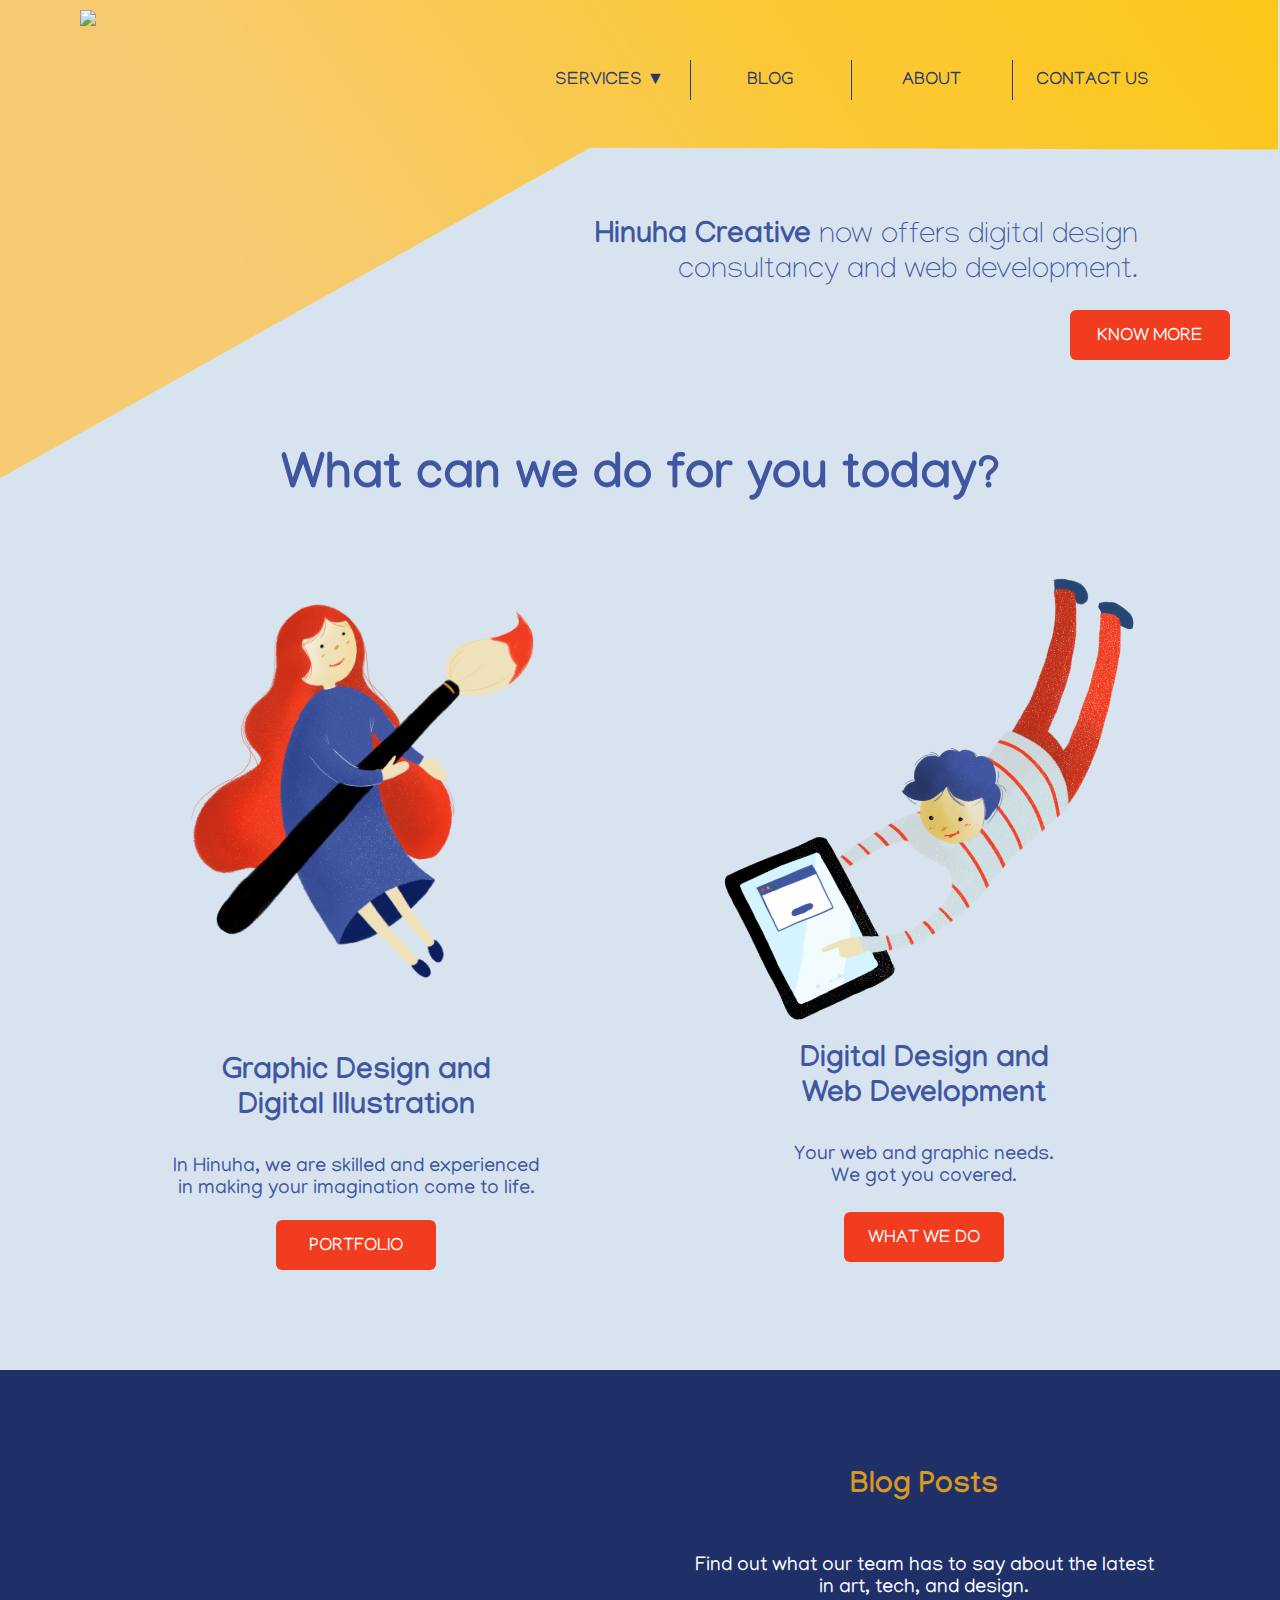
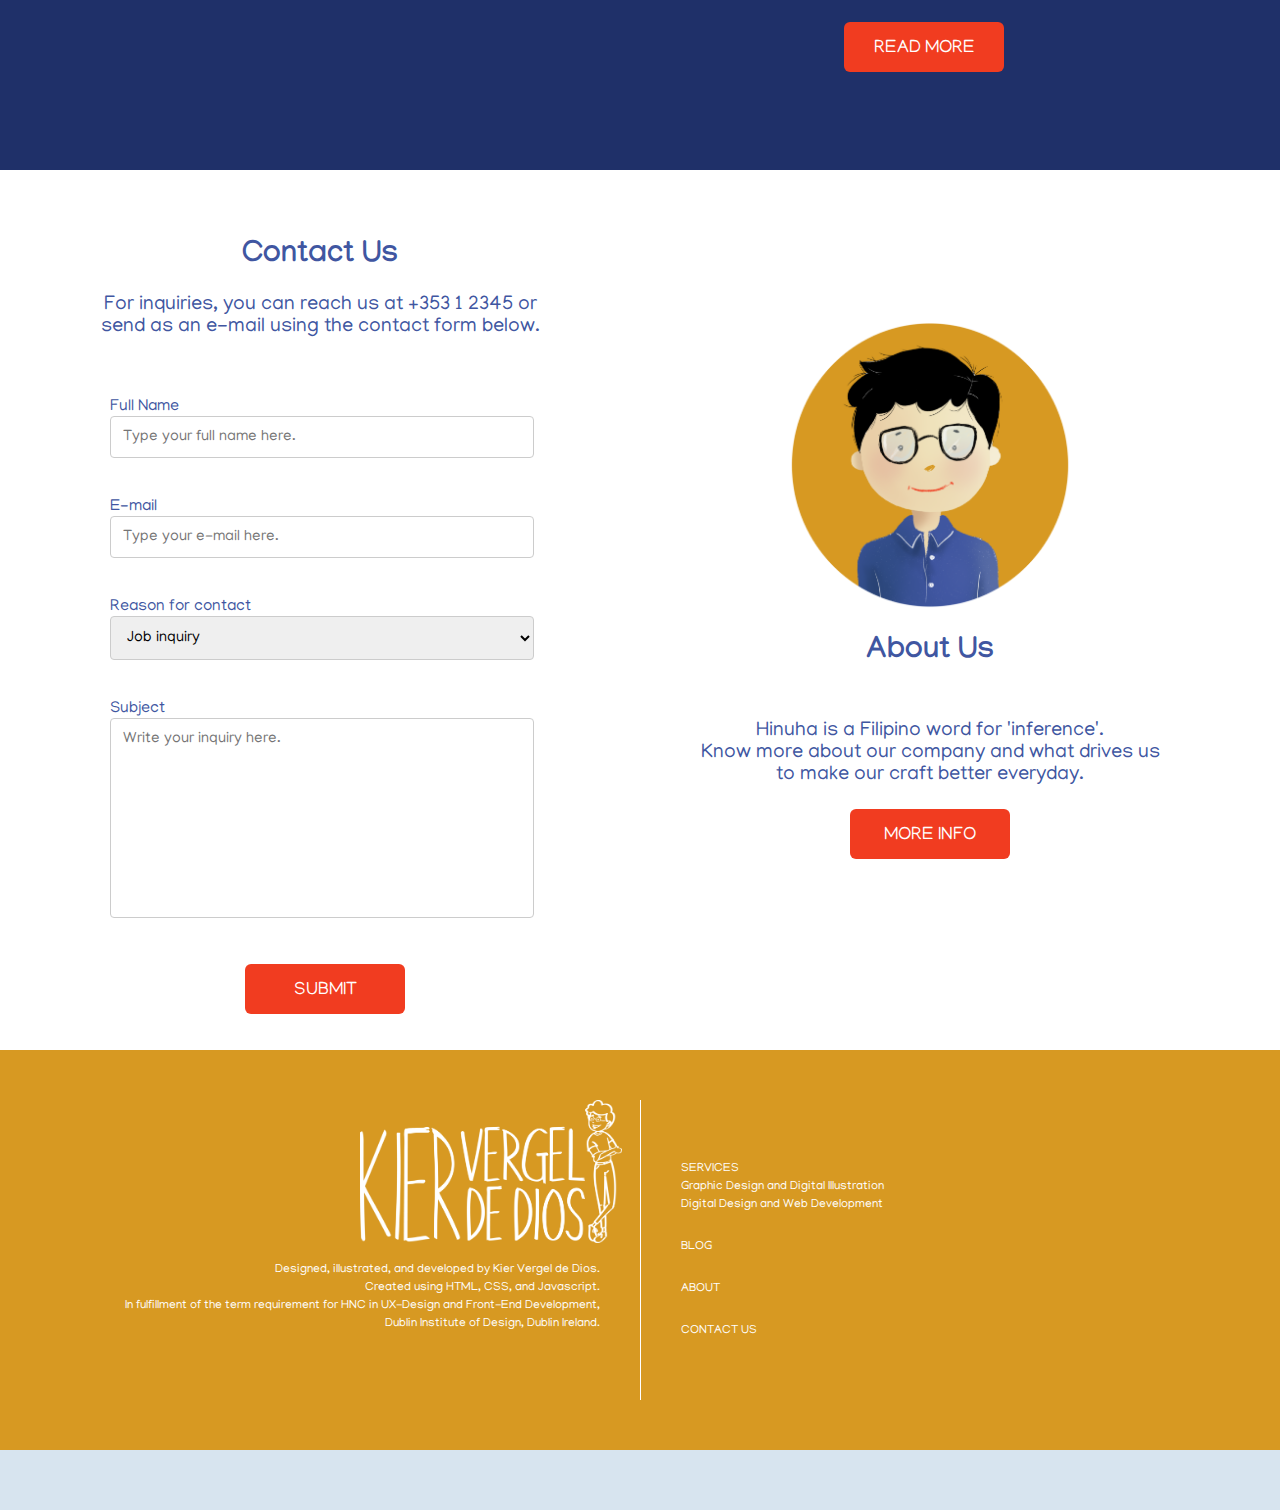
==== index.html @ 871fc9eb "Add files via upload" ====
<!DOCTYPE html>
<html>

<head>
		<title> Hinuha Creative </title>
		<link rel="stylesheet" href="style.css">
		<link href="https://fonts.googleapis.com/css?family=Manjari|Montserrat&display=swap" rel="stylesheet">
		<style>
@import url('https://fonts.googleapis.com/css?family=Manjari|Montserrat&display=swap');
</style> 
		<link rel="shortcut icon" type="image/x-icon" href="assets/icon.ico"/>
</head>

<body>

<div class="yellowbg">
	<img class="logo" src="assets/logo.png" width="17%">

	<div class="navbar">
	<nav>
		<ul>
			<li><a href="">SERVICES &#x25BC</a>
				<ul>
				<li><a href="graphicdesign.html">Graphic Design</a></li>
				<li><a href="webdesign.html">Web Development</a></li>
				</ul>
			</li>
			<li><a href="blog">BLOG</a></li>
			<li><a href="about.html">ABOUT</a></li>
			<li><a href="#contact">CONTACT US</a></li>
		</ul>
	</nav>
	</div>


<--FIXED NAV BAR ON SCROLL-->

<div id="fixednavbar">
	<div class="navbg"></div>
	<section class="logohorizontal">
		<img src="assets/logohorizontal.png" width="50%">
	</section>

	<section class="menuelements">
		<nav>
		<ul>
			<li><a href="">SERVICES &#x25BC</a>
				<ul>
				<li><a href="graphicdesign.html">Graphic Design</a></li>
				<li><a href="webdesign.html">Web Development</a></li>
				</ul>
			</li>
			<li><a href="blog">BLOG</a></li>
			<li><a href="about.html">ABOUT</a></li>
			<li><a href="#contact">CONTACT US</a></li>
		</ul>
		</nav>
	</section>
</div>


<script>
// When the user scrolls down 200px from the top of the document, slide down the navbar
window.onscroll = function() {scrollFunction()};

function scrollFunction() {
  if (document.body.scrollTop > 0 || document.documentElement.scrollTop > 200) {
    document.getElementById("fixednavbar").style.top = "0";
  } else {
    document.getElementById("fixednavbar").style.top = "-130px";
  }
}
</script>

<!--END OF FIXED NAV BAR-->



















<div>
	<h1> Hinuha Creative <span style="font-weight: 200">now offers digital design consultancy and web development. </span> </h1>

	<button class="knowmore" onclick="window.location.href = 'webdesign.html';"> KNOW MORE </button>
</div>
</div>

<div style="text-align: center">
	<h2> What can we do for you today? </h2>

	<section class="cartoongraphics">
		<img src="assets/cartoongraphics.png" width="85%">
		<h3> Graphic Design and <br> Digital Illustration </h3>
		<p> In Hinuha, we are skilled and experienced <br> in making your imagination come to life. </p>

		<button class="portfolio" onclick="window.location.href = 'graphicdesign.html';"> PORTFOLIO </button>
	</section>


	<section class="cartooncode">
		<img class="illuscode" src="assets/cartooncode.png" width="105%">
		<h4> Digital Design and <br> Web Development </h4>
		<p id="adjust"> Your web and graphic needs. <br> We got you covered. </p>
		<button class="webtags" onclick="window.location.href = 'webdesign.html';"> WHAT WE DO </button>
	</section>
</div>


<div class="blogsection" style="text-align: center">
	<section class="blogcontainer">
		<h5> Blog Posts </h5>
		<p id="blogp"> Find out what our team has to say about the latest <br> in art, tech, and design. </p>
		<button class="blogbutton" onclick="window.location.href = 'contactus';"> READ MORE </button>
	</section>
</div>




<div id="contact">
	<h6> Contact Us </h6>
	<p> For inquiries, you can reach us at +353 1 2345 or <br> send as an e-mail using the contact form below. </p>
	<section class="container">
		<form action="mailto:kvergeldedios@gmail.com" method="post" enctype="text/plain">

		<label for="fname"> Full Name </label> <br>
		<input type="text" id="fname" name="firstname" placeholder="Type your full name here."> <br>

		<label for="email"> E-mail </label> <br>
		<input type="text" id="email" name="email" placeholder="Type your e-mail here."> <br>

		<label for="reason"> Reason for contact </label> <br>
		<select id="reason" name="reason">
			<option value="jobinquiry"> Job inquiry </option>
			<option value="jobplacements"> Job Placements </option>
			<option value="quotation"> Quotation </option>
			</select> <br>

		<label for="subject"> Subject </label> <br>
		<textarea id="subject" name="subject" placeholder="Write your inquiry here." style="height:200px"></textarea>

	<section style="text-align: center">
		<input type="submit" value="SUBMIT">
	</section>
		</form>
	</section>


</div>




<div class="about" style="text-align: center">
	<section style="margin-right: 60px; margin-top: 150px">
	<img src="assets/kier.png" width="50%">
	</section>

	<section style="margin-right: 60px; margin-top: -50px;">
	<h6 style="font-size: 30px"> About Us </h6>
	<p id="aboutp"> Hinuha is a Filipino word for 'inference'. <br> Know more about our company and what drives us <br> to make our craft better everyday. </p>
	<button class="aboutbutton" onclick="window.location.href = 'about.html';"> MORE INFO </button>
	</section>
</div>

</body>

<footer>
	<div class="footer1" style="color: white">
<img class="portrait" src="assets/imagefooter.png" width="41%" style="margin-left: 360px">
		<p id="footertext"> Designed, illustrated, and developed by Kier Vergel de Dios. <br> Created using HTML, CSS, and Javascript. <br> In fulfillment of the term requirement for HNC in UX-Design and Front-End Development, <br> Dublin Institute of Design, Dublin Ireland. </p>
	</div>

	<div class="footer2">
		<p id="footertextright"> SERVICES </p>
		<p id="footertextright"> Graphic Design and Digital Illustration </p>
		<p id="footertextright"> Digital Design and Web Development </p>
		<br> <br>

		<p id="footertextright"> BLOG </p> <br> <br>
		<p id="footertextright"> ABOUT </p> <br> <br>
		<p id="footertextright"> CONTACT US </p> <br> <br>
	</div>
</footer>

</body>
</html>
---- style.css ----
/* 
    font-family: 'Montserrat', sans-serif;
    font-family: 'Comfortaa', cursive;

    COLORS:
    Dark Yellow: D79922
    Plae Yellow: EFE2BA
    Red: F13C20
    Dark Red: #a32815;
    Dark Blue: 4056A1
    Darker Blue: #1f3069;
    Pale Blue: c5cbe3
*/


/* FIXED NAV BAR */

.navbg {
	background-image: linear-gradient(to right, white, #efe2ba);
	opacity: .9;
  	height: 130px;
  	width: 101.5%;
}

#fixednavbar {
	position: fixed;
	width: 101.5%;
	height: 130px;
	z-index: 1;
	top: -130px;
	transition: top 0.3s;
}

.logohorizontal {
	position: absolute;
	top: -3px;
	width: 30%;
	height: 10px;
	margin-left: 90px;
}


.menuelements {
	position: absolute;
	top: -3px;
	left: 620px;
	width: 55%;
	height: 130px;
	padding-top: 45px;
	text-decoration: none;
}


nav a {
	color: #2A396B;
	text-decoration: none;
	transition: opacity .2s;
}

nav a:hover {
	opacity: 0.5;
	transition: opacity .2s ease-out;
}

ul {
	margin: 0;
	padding: 0;
	list-style: none;
}


ul li {
	float: left;
	width: 160px;
	height: 40px;
	line-height: 42px;
	text-align: center;
	font-size: 18px;
}

li+li {
	border-left: 1px solid #2A396B;
}

ul li ul li {
	background-color: rgba(255, 255, 255, 0.9);
	visibility: hidden;
	opacity: 0;
	transition: opacity .2s ease-out;
	font-size: 15px;
	font-weight: 300px;

}

ul li ul li:last-child { 
    border:none; 
  } 

ul li:hover ul li {
	visibility: visible;
	opacity: 1;
	transition: opacity .2s ease-out;
}

/* END OF FIXED NAV BAR */


.yellowbg {
	background-image: url(assets/yellow.png);
	background-repeat: no-repeat;
	background-size: 100% 100%;
	width: 101.4%;
	height: 550px;
	margin-left: -20px;
	margin-top: -60px;
	position: relative;
}

.logo {
	margin-top: 70px;
	margin-left: 100px;
	position: relative;
	float: left;
}


.navbar {
	position: relative;
	float: right;
	padding-top: 120px;
	margin-right: 105px;
	text-decoration: none;
}

nav a {
	color: #2A396B;
	text-decoration: none;
	transition: opacity .2s;
}

nav a:hover {
	opacity: 0.5;
	transition: opacity .2s ease-out;
}

ul {
	margin: 0;
	padding: 0;
	list-style: none;
}


ul li {
	float: left;
	width: 160px;
	height: 40px;
	line-height: 42px;
	text-align: center;
	font-size: 18px;
}

li+li {
	border-left: 1px solid #2A396B;
}

ul li ul li {
	background-color: rgba(255, 255, 255, 0.9);
	visibility: hidden;
	opacity: 0;
	transition: opacity .2s ease-out;
	font-size: 15px;
	font-weight: 300px;

}

ul li ul li:last-child { 
    border:none; 
  } 

ul li:hover ul li {
	visibility: visible;
	opacity: 1;
	transition: opacity .2s ease-out;
}



/* COPY ENDS HERE FOR OTHER PAGES */




body {
	background-color: #D7E4EF;
	font-family: 'Manjari', sans-serif;
	color: #4056A1;
	margin: 0;
	padding: 0;
}

h1 {
    position: relative;
    float: right;
    margin-top: 120px;
    margin-right: 140px;
    width: 600px;
    text-align: right;
    font-size: 30px;
   }

.knowmore {
	margin-top: 0;
	position: relative;
	margin-left: 1090px;

	/*universal properties*/
	background-color: #F13C20;
	border: 0;
	width: 160px;
	height: 50px;
	padding-top: 5px;
	font-size: 18px;
	color: white;
	font-family: inherit;
	transition: background-color .1s ease-out;
	border-radius: 6px;
	cursor: pointer;

}

.knowmore:hover {
	background-color: #a32815;
	transition: background-color .1s ease-out;
}


h2 {
	text-align: center;
	font-size: 50px;
	margin-top: -40px;
	font-weight: 400px;
	height: 80px;
}


h3 {
	font-size: 30px;
	margin-top: 40px;
	position: relative;
	text-align: center;
}


h4 {
	font-size: 30px;
	margin-top: -40px;
	position: relative;
	text-align: center;
}

p {
	font-size: 20px;
	text-align: center;
}

.cartoongraphics {
	margin-left: 100px;
	position: relative;
	float: left;
	width: 40%;
}

.portfolio {
	position: relative;

	/*universal properties*/
	background-color: #F13C20;
	border: 0;
	width: 160px;
	height: 50px;
	padding-top: 5px;
	font-size: 18px;
	color: white;
	font-family: inherit;
	transition: background-color .1s ease-out;
	border-radius: 6px;
	cursor: pointer;
}

.portfolio:hover {
	background-color: #a32815;
	transition: background-color .1s ease-out;
}


.cartooncode {
	margin-right: 100px;
	margin-top: -50px;
	position: relative;
	float: right;
	width: 40%;
}


#adjust {
	margin-top: -10px;
}

.webtags {
	margin-top: 4px;
	position: relative;

	/*universal properties*/
	background-color: #F13C20;
	border: 0;
	width: 160px;
	height: 50px;
	padding-top: 5px;
	font-size: 18px;
	color: white;
	font-family: inherit;
	transition: background-color .1s ease-out;
	border-radius: 6px;
	cursor: pointer;
}

.webtags:hover {
	background-color: #a32815;
	transition: background-color .1s ease-out;
}


.blogsection {
	position: relative;
	float: left;
	margin-top: 100px;
	width: 100%;
	height: 400px;
	background-color: #1f3069;
	background-image: url(assets/table.png);
	background-position: 15% 100%;
	background-size: 40%;
	background-repeat: no-repeat;
}

.blogcontainer {
	position: relative;
	float: right;
	margin-right: 100px;
	width: 40%;
	text-align: center;
}

h5 {
	font-size: 30px;
	color: #D79922;
	margin-top: 100px;
	position: relative;
	text-align: center;
}

#blogp {
	color: white;
}

.blogbutton {
	margin-top: 3px;
	position: relative;

	/*universal properties*/
	background-color: #F13C20;
	border: 0;
	width: 160px;
	height: 50px;
	padding-top: 5px;
	font-size: 18px;
	color: white;
	font-family: inherit;
	transition: background-color .1s ease-out;
	border-radius: 6px;
	cursor: pointer;
}

.blogbutton:hover {
	background-color: #a32815;
	transition: background-color .1s ease-out;
}


#contact {
	position: relative;
	float: left;
	width: 50%;
	height: 880px;
	background-color: white;
}

.contactbox {
	position: relative;
	width: 70%;
	height: 960px;
	margin-top: 200px;
	margin-left: 280px;
	background-color: yellow;
}

h6 {
	font-size: 30px;
	text-align: center;
	margin-bottom: 10px;
}

/* Form for Contact Us */

.container {
	margin-left: 110px;
	margin-top: 60px;
}

input[type=text], select, textarea {
	width: 80%;
	padding: 12px;
	border: 1px solid #ccc;
	border-radius: 4px;
	box-sizing: border-box;
	margin-bottom: 40px;
	font-family: inherit;
	font-size: 15px;
	resize: none;
}

input[type=submit] {
	background-color: #F13C20;
	border: 0;
	width: 160px;
	height: 50px;
	padding-top: 5px;
	font-size: 18px;
	color: white;
	font-family: inherit;
	transition: background-color .1s ease-out;
	border-radius: 6px;
	cursor: pointer;
	margin-left: -100px;
}

input[type=submit]:hover {
	background-color: #a32815;
	transition: background-color .1s ease-out;
}

label {
	text-align: left; 
}

.about {
	position: relative;
	float: right;
	width: 50%;
	height: 880px;
	background-color: white;
}

#contacth {
	margin-left: 440px;
}

#aboutp {
	margin-top: 50px;
}

.aboutbutton {
	margin-top: 3px;
	position: relative;

	/*universal properties*/
	background-color: #F13C20;
	border: 0;
	width: 160px;
	height: 50px;
	padding-top: 5px;
	font-size: 18px;
	color: white;
	font-family: inherit;
	transition: background-color .1s ease-out;
	border-radius: 6px;
	cursor: pointer;
}

.aboutbutton:hover {
	background-color: #a32815;
	transition: background-color .1s ease-out;
}


footer {
	position: relative;
	float: left;
	display: block;
	width: 100%;
	height: 400px;
	background-color: #D79922;
	color: white;
}

.footer1 {
	width: 50%;
	height: 300px;
	border-right: 1px solid white;
	position: relative;
	float: left;
	top: 50px;
}

#footertext {
	font-size: 12px;
	text-align: right;
	margin-right: 40px;
	line-height: 18px;
}

#footertextright {
	font-size: 12px;
	text-align: left;
	margin-left: 40px;
}

.footer2 {
	margin-top: 104px;
	font-size: 12px;
	color: white;
	display: block;
	line-height: 6px;
	float: left;
}
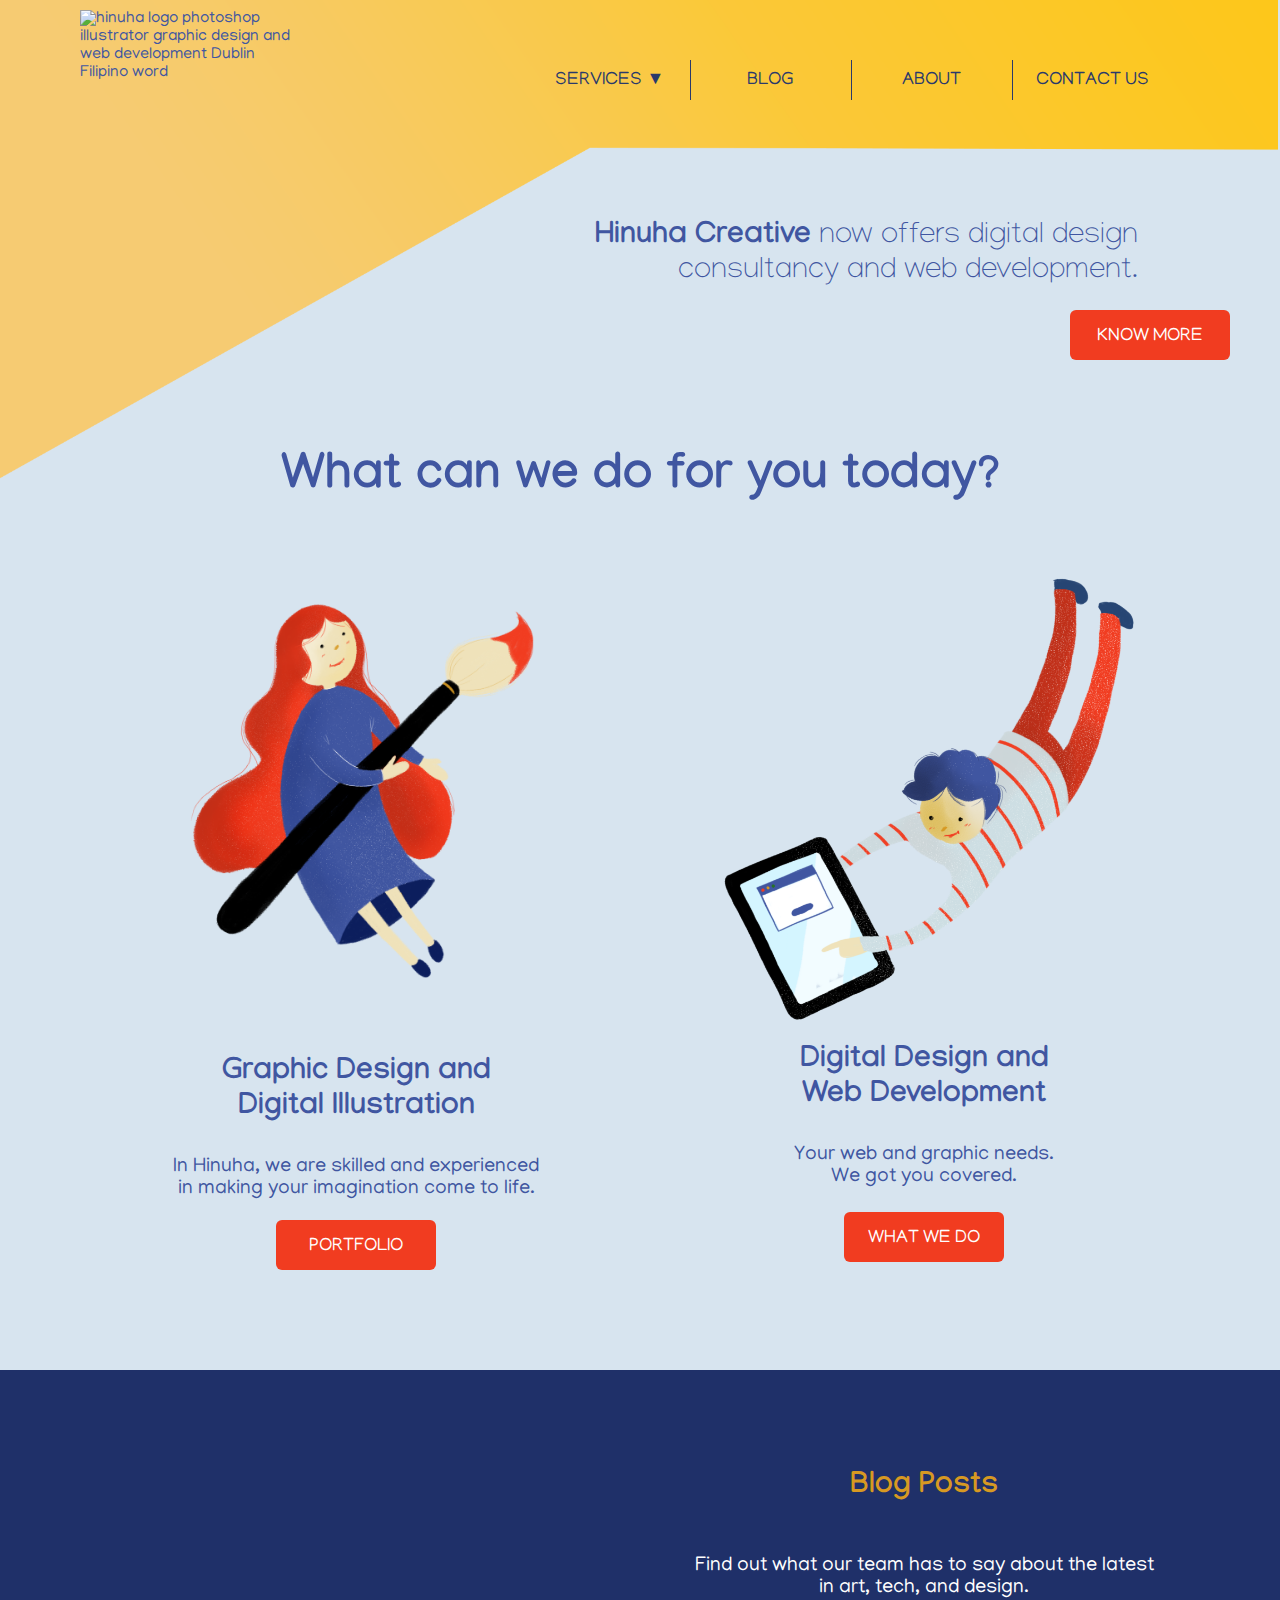
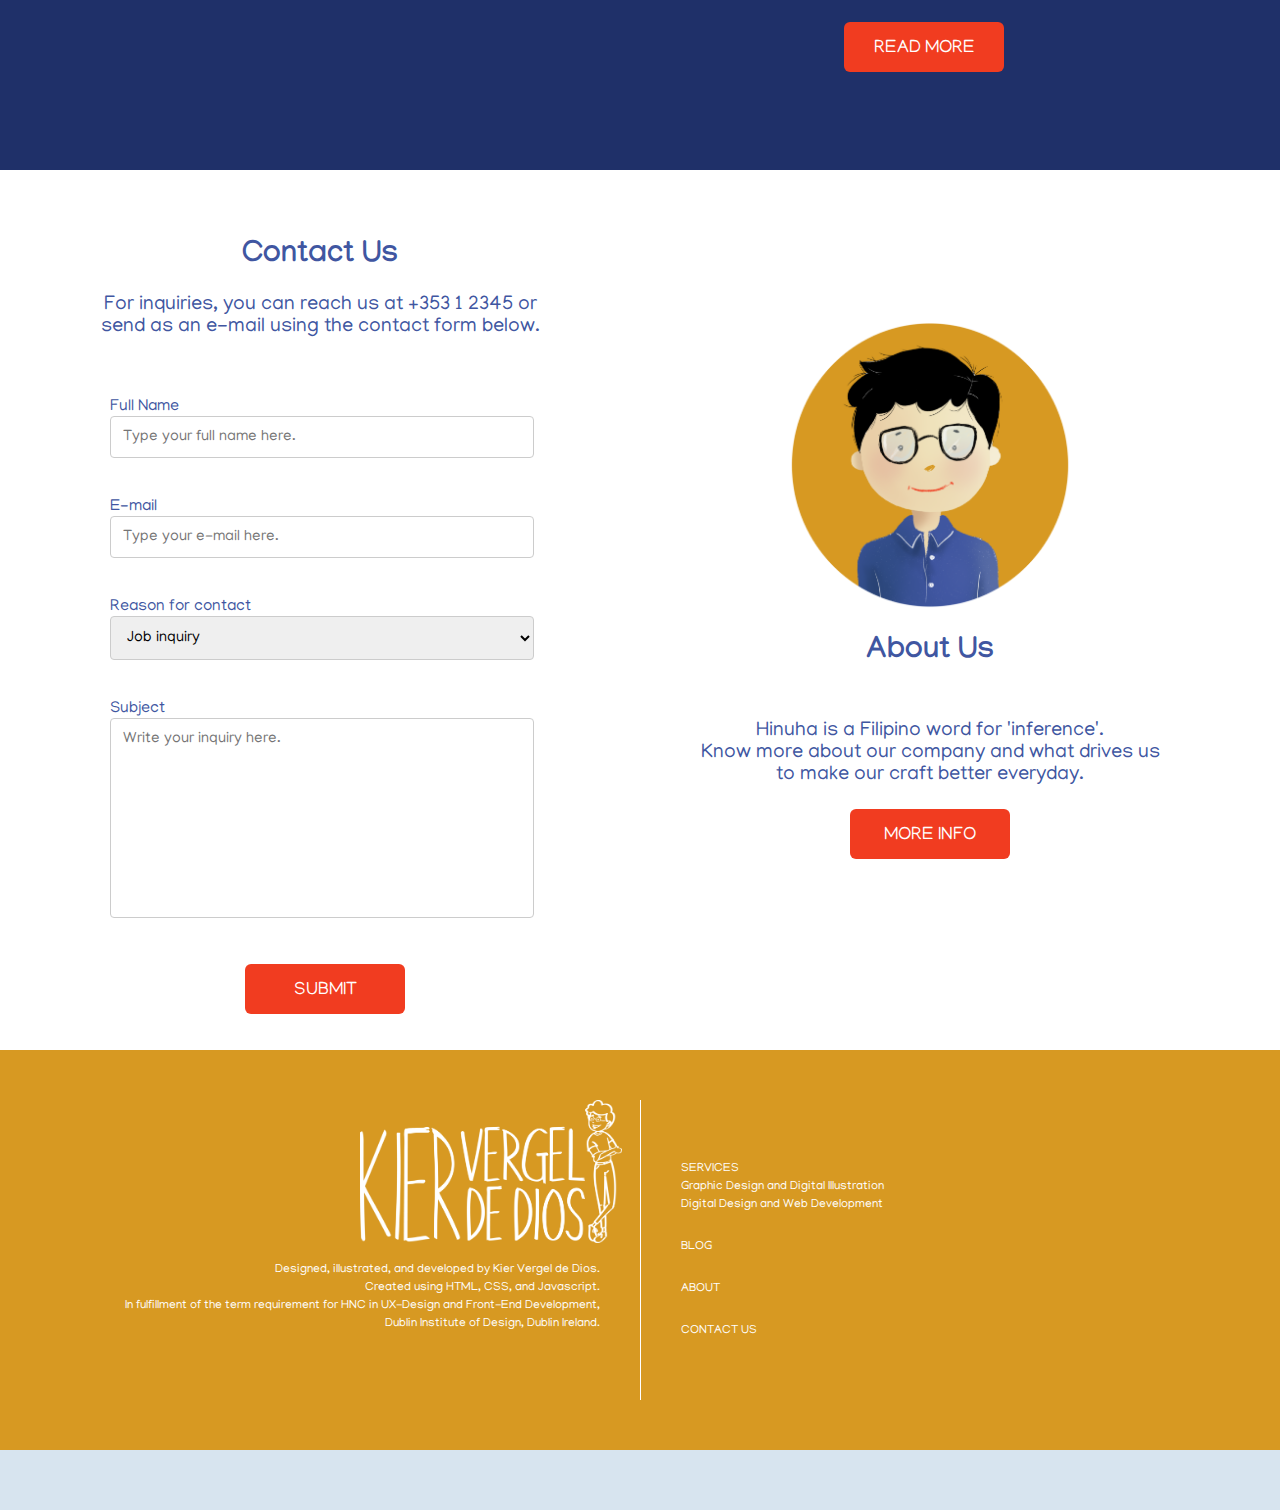
==== commit 2280605e: "added alt tags" ====
--- a/index.html
+++ b/index.html
@@ -2,7 +2,11 @@
 <html>
 
 <head>
-		<title> Hinuha Creative </title>
+		<title> Hinuha Creative: The best graphic design and web development company in Dublin </title>
+		
+		<meta name="description" content="Graphic design and web development company based in Dublin, Ireland">
+<meta name="keywords" content="graphic design, web design, Dublin Institute of Design, web development, html, css, javascript, Dublin graphic design, digital illustration, digital art">
+	
 		<link rel="stylesheet" href="style.css">
 		<link href="https://fonts.googleapis.com/css?family=Manjari|Montserrat&display=swap" rel="stylesheet">
 		<style>
@@ -14,7 +18,7 @@
 <body>
 
 <div class="yellowbg">
-	<img class="logo" src="assets/logo.png" width="17%">
+	<img class="logo" src="assets/logo.png" alt="hinuha logo photoshop illustrator graphic design and web development Dublin Filipino word" width="17%">
 
 	<div class="navbar">
 	<nav>
@@ -25,7 +29,7 @@
 				<li><a href="webdesign.html">Web Development</a></li>
 				</ul>
 			</li>
-			<li><a href="blog">BLOG</a></li>
+			<li><a href="https://kvergeldedios.wixsite.com/uxdesignblog/post/so-this-is-how-it-s-done-creating-my-very-first-website-from-scratch" target="_blank">BLOG</a></li>
 			<li><a href="about.html">ABOUT</a></li>
 			<li><a href="#contact">CONTACT US</a></li>
 		</ul>
@@ -38,7 +42,7 @@
 <div id="fixednavbar">
 	<div class="navbg"></div>
 	<section class="logohorizontal">
-		<img src="assets/logohorizontal.png" width="50%">
+		<img src="assets/logohorizontal.png"  alt="hinuha logo photoshop illustrator graphic design and web development Dublin Filipino word" width="50%">
 	</section>
 
 	<section class="menuelements">
@@ -50,7 +54,7 @@
 				<li><a href="webdesign.html">Web Development</a></li>
 				</ul>
 			</li>
-			<li><a href="blog">BLOG</a></li>
+			<li><a href="https://kvergeldedios.wixsite.com/uxdesignblog/post/so-this-is-how-it-s-done-creating-my-very-first-website-from-scratch" target="_blank">BLOG</a></li>
 			<li><a href="about.html">ABOUT</a></li>
 			<li><a href="#contact">CONTACT US</a></li>
 		</ul>
@@ -103,7 +107,7 @@
 	<h2> What can we do for you today? </h2>
 
 	<section class="cartoongraphics">
-		<img src="assets/cartoongraphics.png" width="85%">
+		<img src="assets/cartoongraphics.png"  alt="hinuha logo photoshop illustrator graphic design and web development Dublin Filipino word little girl holding a paintbrush" width="85%">
 		<h3> Graphic Design and <br> Digital Illustration </h3>
 		<p> In Hinuha, we are skilled and experienced <br> in making your imagination come to life. </p>
 
@@ -112,7 +116,7 @@
 
 
 	<section class="cartooncode">
-		<img class="illuscode" src="assets/cartooncode.png" width="105%">
+		<img class="illuscode" src="assets/cartooncode.png"  alt="hinuha logo photoshop illustrator graphic design and web development Dublin Filipino word little boy holding an ipad tablet mobile phone" width="105%">
 		<h4> Digital Design and <br> Web Development </h4>
 		<p id="adjust"> Your web and graphic needs. <br> We got you covered. </p>
 		<button class="webtags" onclick="window.location.href = 'webdesign.html';"> WHAT WE DO </button>
@@ -124,7 +128,7 @@
 	<section class="blogcontainer">
 		<h5> Blog Posts </h5>
 		<p id="blogp"> Find out what our team has to say about the latest <br> in art, tech, and design. </p>
-		<button class="blogbutton" onclick="window.location.href = 'contactus';"> READ MORE </button>
+		<button class="blogbutton" onclick="window.location.href = 'https://kvergeldedios.wixsite.com/uxdesignblog/post/so-this-is-how-it-s-done-creating-my-very-first-website-from-scratch'; "target="_blank"> READ MORE </button>
 	</section>
 </div>
 
@@ -167,7 +171,7 @@
 
 <div class="about" style="text-align: center">
 	<section style="margin-right: 60px; margin-top: 150px">
-	<img src="assets/kier.png" width="50%">
+	<img src="assets/kier.png"  alt="hinuha logo photoshop illustrator graphic design and web development Dublin Filipino word self portrait boy with glasses vector art" width="50%">
 	</section>
 
 	<section style="margin-right: 60px; margin-top: -50px;">
@@ -198,4 +202,4 @@
 </footer>
 
 </body>
-</html>+</html>
